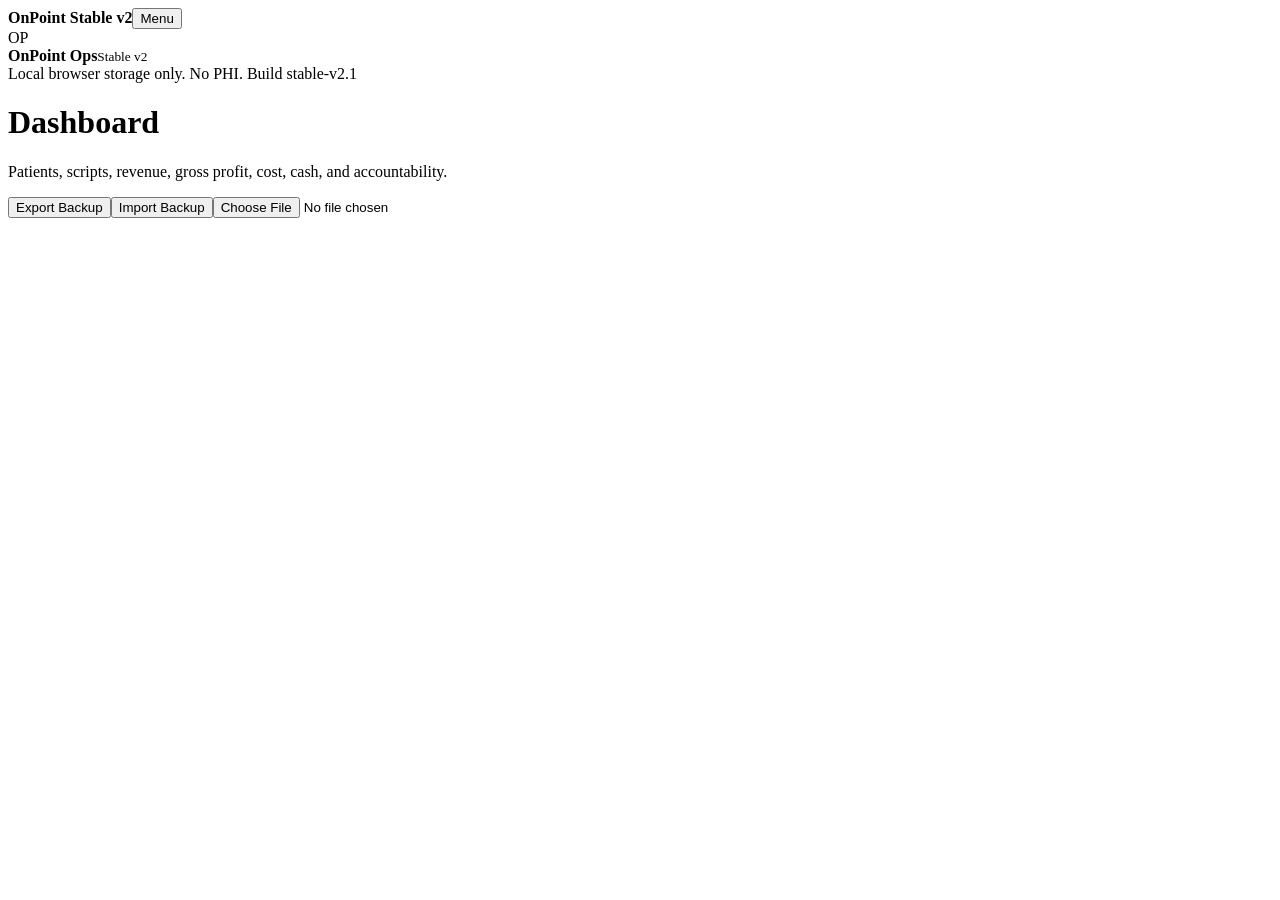
==== onpoint-ops-stable-v2/index.html @ ccd08b0e "Create stable v2 index" ====
<!doctype html>
<html lang="en">
<head>
  <meta charset="utf-8" />
  <meta name="viewport" content="width=device-width,initial-scale=1" />
  <title>OnPoint Ops Stable v2</title>
  <link rel="stylesheet" href="styles.css?v=2.1" />
</head>
<body>
  <div class="mobilebar"><b>OnPoint Stable v2</b><button class="btn" id="menuBtn">Menu</button></div>
  <div class="app">
    <aside class="side">
      <div class="brand"><div class="logo">OP</div><div><b>OnPoint Ops</b><small>Stable v2</small></div></div>
      <nav id="nav" class="nav"></nav>
      <div class="footer">Local browser storage only. No PHI. Build stable-v2.1</div>
    </aside>
    <main class="main">
      <header class="top">
        <div><h1 id="title">Dashboard</h1><p id="subtitle">Patients, scripts, revenue, gross profit, cost, cash, and accountability.</p></div>
        <div class="btns"><button class="btn" id="exportBackup">Export Backup</button><button class="btn" id="importBackupBtn">Import Backup</button><input id="backupFile" class="hidden" type="file" accept=".json" /></div>
      </header>
      <section id="appRoot"></section>
    </main>
  </div>
  <script src="app.js?v=2.1"></script>
</body>
</html>
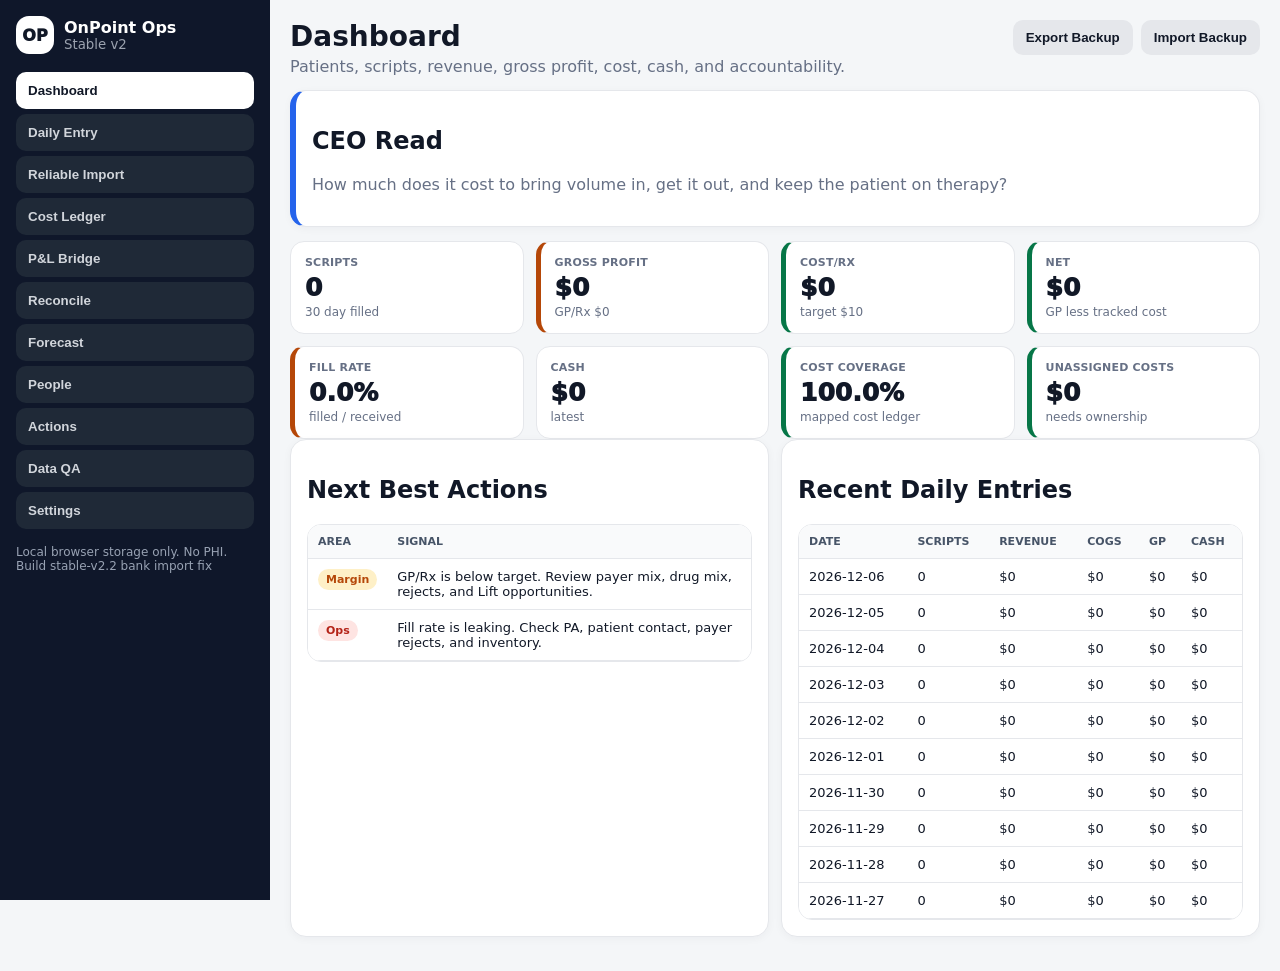
==== commit f0fe152b: "Wire stable v2 bank import fix" ====
--- a/onpoint-ops-stable-v2/index.html
+++ b/onpoint-ops-stable-v2/index.html
@@ -4,7 +4,7 @@
   <meta charset="utf-8" />
   <meta name="viewport" content="width=device-width,initial-scale=1" />
   <title>OnPoint Ops Stable v2</title>
-  <link rel="stylesheet" href="styles.css?v=2.1" />
+  <link rel="stylesheet" href="styles.css?v=2.2" />
 </head>
 <body>
   <div class="mobilebar"><b>OnPoint Stable v2</b><button class="btn" id="menuBtn">Menu</button></div>
@@ -12,7 +12,7 @@
     <aside class="side">
       <div class="brand"><div class="logo">OP</div><div><b>OnPoint Ops</b><small>Stable v2</small></div></div>
       <nav id="nav" class="nav"></nav>
-      <div class="footer">Local browser storage only. No PHI. Build stable-v2.1</div>
+      <div class="footer">Local browser storage only. No PHI. Build stable-v2.2 bank import fix</div>
     </aside>
     <main class="main">
       <header class="top">
@@ -23,5 +23,6 @@
     </main>
   </div>
   <script src="app.js?v=2.1"></script>
+  <script src="bank-import-fix.js?v=2.2"></script>
 </body>
 </html>
--- a/onpoint-ops-stable-v2/styles.css
+++ b/onpoint-ops-stable-v2/styles.css
@@ -0,0 +1 @@
+:root{--bg:#f4f6f8;--ink:#111827;--muted:#667085;--nav:#0f172a;--card:#fff;--line:#e5e7eb;--blue:#2563eb;--green:#067647;--red:#b42318;--amber:#b54708;--purple:#6941c6}*{box-sizing:border-box}body{margin:0;background:var(--bg);color:var(--ink);font-family:Inter,system-ui,-apple-system,Segoe UI,Arial,sans-serif}.app{display:grid;grid-template-columns:270px 1fr;min-height:100vh}.side{background:var(--nav);color:#fff;padding:16px;position:sticky;top:0;height:100vh;overflow:auto}.brand{display:flex;gap:10px;align-items:center;margin-bottom:18px}.logo{width:38px;height:38px;border-radius:13px;background:#fff;color:#111827;display:grid;place-items:center;font-weight:950}.brand small{display:block;color:#9ca3af}.nav button{width:100%;display:block;border:0;border-radius:10px;padding:11px 12px;margin:5px 0;text-align:left;background:#1f2937;color:#d1d5db;font-weight:850;cursor:pointer}.nav button.active,.nav button:hover{background:#fff;color:#111827}.main{padding:20px;max-width:1600px}.top{display:flex;justify-content:space-between;gap:12px;align-items:flex-start;margin-bottom:14px}.top h1{margin:0;font-size:28px}.top p{margin:4px 0 0;color:var(--muted)}.card{background:var(--card);border:1px solid var(--line);border-radius:16px;padding:16px;margin-bottom:14px;box-shadow:0 2px 8px rgba(16,24,40,.04)}.grid{display:grid;grid-template-columns:repeat(4,1fr);gap:12px}.grid3{display:grid;grid-template-columns:repeat(3,1fr);gap:12px}.grid2{display:grid;grid-template-columns:repeat(2,1fr);gap:12px}.metric{background:#fff;border:1px solid var(--line);border-radius:14px;padding:14px}.metric .label{font-size:11px;color:var(--muted);font-weight:900;text-transform:uppercase;letter-spacing:.2px}.metric .val{font-size:25px;font-weight:950;margin-top:4px}.metric .sub{font-size:12px;color:var(--muted);margin-top:3px}label{font-size:12px;color:#475467;font-weight:850;display:block;margin-bottom:5px}input,select,textarea{width:100%;border:1px solid #d0d5dd;border-radius:10px;padding:10px;font:inherit;background:#fff}textarea{min-height:70px}.form{display:grid;grid-template-columns:repeat(4,1fr);gap:10px;align-items:end}.btn{border:0;border-radius:10px;padding:10px 13px;font-weight:900;cursor:pointer;background:#e5e7eb;color:#111827}.btn.primary{background:var(--blue);color:white}.btn.red{background:#fee4e2;color:var(--red)}.btn.green{background:#dcfae6;color:var(--green)}.btn.amber{background:#fef0c7;color:var(--amber)}.btn.purple{background:#ebe9fe;color:var(--purple)}.btns{display:flex;gap:8px;flex-wrap:wrap}.hidden{display:none!important}.tablewrap{overflow:auto;border:1px solid var(--line);border-radius:14px}table{width:100%;border-collapse:collapse;background:white}th,td{padding:10px;border-bottom:1px solid var(--line);font-size:13px;text-align:left;vertical-align:top}th{background:#f9fafb;font-size:11px;text-transform:uppercase;color:#475467}.pill{display:inline-block;border-radius:999px;padding:4px 8px;font-size:11px;font-weight:900;background:#eff6ff;color:#1d4ed8}.pill.red{background:#fee4e2;color:var(--red)}.pill.green{background:#dcfae6;color:var(--green)}.pill.amber{background:#fef0c7;color:var(--amber)}.pill.purple{background:#ebe9fe;color:var(--purple)}.muted{color:var(--muted)}.warn{border-left:5px solid var(--amber)}.bad{border-left:5px solid var(--red)}.good{border-left:5px solid var(--green)}.mobilebar{display:none;background:#0f172a;color:white;padding:10px;position:sticky;top:0;z-index:20}.footer{margin-top:16px;color:#98a2b3;font-size:12px}.tabs{display:flex;gap:8px;flex-wrap:wrap;margin-bottom:12px}.hero{border-left:6px solid var(--blue)}@media(max-width:980px){.app{grid-template-columns:1fr}.side{position:relative;height:auto}.mobilebar{display:block}.grid,.grid2,.grid3,.form{grid-template-columns:1fr}.main{padding:12px}.top{display:block}.nav{display:none}.nav.open{display:block}}
